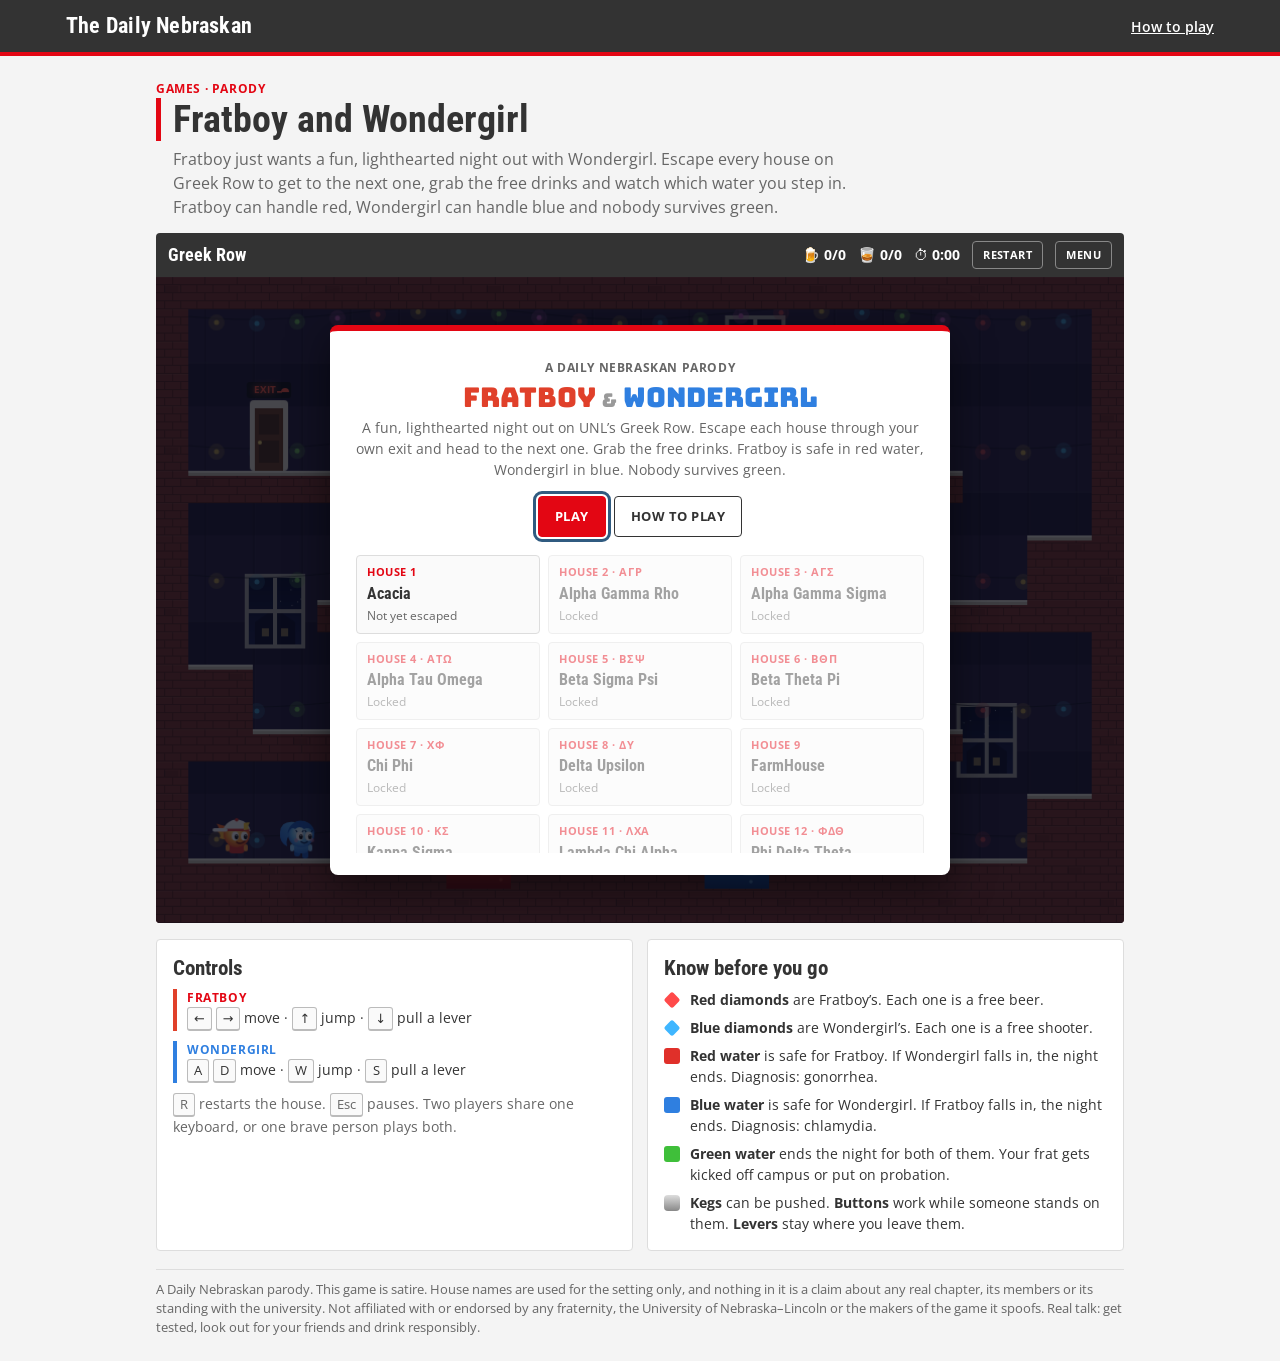
==== Fratboy and Wondergirl/index.html @ 56aeacad "Add Fratboy and Wondergirl: Greek Row escape platformer parody Two-player co-op platformer for The D" ====
<!DOCTYPE html>
<html lang="en">
<head>
    <meta charset="UTF-8">
    <meta name="viewport" content="width=device-width, initial-scale=1.0">
    <title>Fratboy and Wondergirl | The Daily Nebraskan</title>
    <meta name="description" content="A Daily Nebraskan parody game. Guide Fratboy and Wondergirl through UNL's Greek Row, grab free drinks and watch out for the wrong water.">
    <link rel="preconnect" href="https://fonts.googleapis.com">
    <link rel="preconnect" href="https://fonts.gstatic.com" crossorigin>
    <link href="https://fonts.googleapis.com/css2?family=Bungee&family=Open+Sans:wght@400;600;700&family=Roboto+Condensed:wght@700&display=swap" rel="stylesheet">
    <link rel="stylesheet" href="style.css">
</head>
<body>
    <header class="masthead">
        <div class="masthead-inner">
            <a class="brand" href="https://www.dailynebraskan.com/" target="_blank" rel="noopener">The Daily Nebraskan</a>
            <button class="link-btn" id="how-btn" type="button">How to play</button>
        </div>
    </header>

    <main class="app">
        <div class="intro">
            <p class="kicker">Games &middot; Parody</p>
            <h1>Fratboy and Wondergirl</h1>
            <p class="subtitle">Fratboy just wants a fun, lighthearted night out with Wondergirl. Escape every house on Greek Row to get to the next one, grab the free drinks and watch which water you step in. Fratboy can handle red, Wondergirl can handle blue and nobody survives green.</p>
        </div>

        <div class="hud" id="hud">
            <div class="hud-left">
                <span class="hud-house" id="hud-house">Greek Row</span>
                <span class="hud-theme" id="hud-theme"></span>
            </div>
            <div class="hud-right">
                <span class="hud-stat" title="Beers Fratboy has grabbed">&#127866; <b id="hud-beer">0/0</b></span>
                <span class="hud-stat" title="Shooters Wondergirl has grabbed">&#129347; <b id="hud-shot">0/0</b></span>
                <span class="hud-stat" title="Time">&#9201; <b id="hud-time">0:00</b></span>
                <button class="btn btn-small" id="restart-btn" type="button" title="Restart (R)">Restart</button>
                <button class="btn btn-small" id="menu-btn" type="button" title="Pause (Esc)">Menu</button>
            </div>
        </div>

        <div class="stage" id="stage">
            <canvas id="game" width="960" height="640" aria-label="Fratboy and Wondergirl game"></canvas>
            <div class="overlay" id="overlay"></div>
        </div>

        <div class="touch" id="touch" hidden>
            <div class="pad pad-wonder" aria-label="Wondergirl controls">
                <span class="pad-name">Wondergirl</span>
                <button type="button" data-who="wonder" data-key="left" aria-label="Left">&#9664;</button>
                <button type="button" data-who="wonder" data-key="right" aria-label="Right">&#9654;</button>
                <button type="button" data-who="wonder" data-key="action" aria-label="Pull lever">&#8659;</button>
                <button type="button" data-who="wonder" data-key="jump" aria-label="Jump">&#9650;</button>
            </div>
            <div class="pad pad-frat" aria-label="Fratboy controls">
                <span class="pad-name">Fratboy</span>
                <button type="button" data-who="frat" data-key="left" aria-label="Left">&#9664;</button>
                <button type="button" data-who="frat" data-key="right" aria-label="Right">&#9654;</button>
                <button type="button" data-who="frat" data-key="action" aria-label="Pull lever">&#8659;</button>
                <button type="button" data-who="frat" data-key="jump" aria-label="Jump">&#9650;</button>
            </div>
        </div>

        <section class="info">
            <div class="card controls-card">
                <h2>Controls</h2>
                <div class="controls-grid">
                    <div class="ctrl ctrl-frat">
                        <p class="kicker">Fratboy</p>
                        <p><kbd>&larr;</kbd> <kbd>&rarr;</kbd> move &middot; <kbd>&uarr;</kbd> jump &middot; <kbd>&darr;</kbd> pull a lever</p>
                    </div>
                    <div class="ctrl ctrl-wonder">
                        <p class="kicker">Wondergirl</p>
                        <p><kbd>A</kbd> <kbd>D</kbd> move &middot; <kbd>W</kbd> jump &middot; <kbd>S</kbd> pull a lever</p>
                    </div>
                </div>
                <p class="meta"><kbd>R</kbd> restarts the house. <kbd>Esc</kbd> pauses. Two players share one keyboard, or one brave person plays both.</p>
            </div>
            <div class="card hazards-card">
                <h2>Know before you go</h2>
                <ul class="hazards">
                    <li><span class="sw sw-gem-r"></span><b>Red diamonds</b> are Fratboy&rsquo;s. Each one is a free beer.</li>
                    <li><span class="sw sw-gem-b"></span><b>Blue diamonds</b> are Wondergirl&rsquo;s. Each one is a free shooter.</li>
                    <li><span class="sw sw-red"></span><b>Red water</b> is safe for Fratboy. If Wondergirl falls in, the night ends. Diagnosis: gonorrhea.</li>
                    <li><span class="sw sw-blue"></span><b>Blue water</b> is safe for Wondergirl. If Fratboy falls in, the night ends. Diagnosis: chlamydia.</li>
                    <li><span class="sw sw-green"></span><b>Green water</b> ends the night for both of them. Your frat gets kicked off campus or put on probation.</li>
                    <li><span class="sw sw-keg"></span><b>Kegs</b> can be pushed. <b>Buttons</b> work while someone stands on them. <b>Levers</b> stay where you leave them.</li>
                </ul>
            </div>
        </section>

        <footer class="foot">
            <p>A Daily Nebraskan parody. This game is satire. House names are used for the setting only, and nothing in it is a claim about any real chapter, its members or its standing with the university. Not affiliated with or endorsed by any fraternity, the University of Nebraska&ndash;Lincoln or the makers of the game it spoofs. Real talk: get tested, look out for your friends and drink responsibly.</p>
        </footer>
    </main>

    <script src="levels.js"></script>
    <script src="game.js"></script>
</body>
</html>
---- Fratboy and Wondergirl/style.css ----
:root {
    --ink: #333333;
    --muted: #666666;
    --line: #dddddd;
    --card: #ffffff;
    --page: #f4f4f4;
    --dark: #333333;
    --accent: #e30613;
    --accent-dark: #b8050f;
    --accent-bg: #fdeaeb;
    --blue: #305b80;
    --frat: #e0402a;
    --wonder: #2f7fe0;
    --radius: 4px;
}
* { box-sizing: border-box; margin: 0; padding: 0; }
[hidden] { display: none !important; }
body {
    font-family: "Open Sans", system-ui, -apple-system, "Segoe UI", Arial, sans-serif;
    font-size: 14px;
    color: var(--ink);
    background: var(--page);
    line-height: 1.5;
}
h1, h2, h3, .brand, .hud-house {
    font-family: "Roboto Condensed", "Open Sans", Arial, sans-serif; font-weight: 700;
}
button { font: inherit; cursor: pointer; }

.masthead { background: var(--dark); color: #fff; border-bottom: 4px solid var(--accent); }
.masthead-inner { max-width: 1180px; margin: 0 auto; padding: 10px 16px; display: flex; align-items: center; justify-content: space-between; gap: 12px; }
.brand { color: #fff; text-decoration: none; font-size: 1.35rem; letter-spacing: 0.01em; }
.masthead .link-btn { color: #fff; }

.app { max-width: 1000px; margin: 0 auto; padding: 16px; }
.intro { margin: 8px 0 14px; }
h1 { font-size: 2.4rem; line-height: 1.1; border-left: 5px solid var(--accent); padding-left: 12px; }
h2 { font-size: 1.3rem; line-height: 1.2; margin-bottom: 8px; }
.subtitle { color: var(--muted); margin: 6px 0 0 17px; font-size: 1rem; max-width: 680px; }
.kicker { font-size: 0.75rem; font-weight: 700; text-transform: uppercase; letter-spacing: 0.05em; color: var(--accent); }
.meta { font-size: 0.85rem; color: var(--muted); margin-top: 10px; }
.card { background: var(--card); border: 1px solid var(--line); border-radius: var(--radius); padding: 16px; }

.btn {
    display: inline-flex; align-items: center; justify-content: center; gap: 6px;
    padding: 10px 16px; border-radius: var(--radius); border: 1px solid var(--ink);
    background: #fff; color: var(--ink); font-size: 0.8rem; font-weight: 700; text-transform: uppercase; letter-spacing: 0.04em;
}
.btn:hover { background: #f0f0f0; }
.btn-primary { background: var(--accent); border-color: var(--accent); color: #fff; }
.btn-primary:hover { background: var(--accent-dark); border-color: var(--accent-dark); }
.btn-small { padding: 5px 10px; font-size: 0.7rem; }
.link-btn { background: none; border: 0; color: var(--blue); font-weight: 600; text-decoration: underline; padding: 0; }
.btn:focus-visible, .link-btn:focus-visible, .lvl:focus-visible { outline: 3px solid var(--blue); outline-offset: 2px; }

/* HUD */
.hud {
    display: flex; justify-content: space-between; align-items: center; gap: 10px; flex-wrap: wrap;
    background: var(--dark); color: #fff; padding: 8px 12px; border-radius: var(--radius) var(--radius) 0 0;
}
.hud-left { display: flex; align-items: baseline; gap: 10px; min-width: 0; flex-wrap: wrap; }
.hud-house { font-size: 1.15rem; }
.hud-theme { color: #bbb; font-size: 0.85rem; font-style: italic; }
.hud-right { display: flex; align-items: center; gap: 12px; flex-wrap: wrap; }
.hud-stat { font-size: 0.9rem; white-space: nowrap; }
.hud-stat b { font-variant-numeric: tabular-nums; }
.hud .btn-small { background: transparent; color: #fff; border-color: #888; }
.hud .btn-small:hover { background: #4a4a4a; }

/* Stage */
.stage { position: relative; width: 100%; aspect-ratio: 3 / 2; background: #0c1430; border-radius: 0 0 var(--radius) var(--radius); overflow: hidden; touch-action: none; }
#game { display: block; width: 100%; height: 100%; image-rendering: auto; }
.overlay {
    position: absolute; inset: 0; display: flex; align-items: center; justify-content: center;
    background: rgba(8, 10, 24, 0.72); padding: 16px; overflow-y: auto;
}
.overlay:empty { display: none; }
.ov-card {
    background: #fff; border-radius: 8px; padding: 22px 24px; max-width: 620px; width: 100%;
    text-align: center; box-shadow: 0 10px 40px rgba(0,0,0,0.5); border-top: 6px solid var(--accent);
}
.ov-card.ov-red { border-top-color: #e0302a; }
.ov-card.ov-blue { border-top-color: #2f7fe0; }
.ov-card.ov-green { border-top-color: #3fae2a; }
.ov-card h2 { font-size: 1.7rem; margin: 4px 0 6px; }
.ov-card p { color: var(--muted); margin: 6px 0; }
.ov-card .big { font-family: "Bungee", "Roboto Condensed", sans-serif; font-size: 1.6rem; line-height: 1.15; color: var(--ink); margin: 6px 0 4px; }
.ov-card .actions { display: flex; gap: 8px; justify-content: center; flex-wrap: wrap; margin-top: 16px; }
.logo { font-family: "Bungee", "Roboto Condensed", sans-serif; font-weight: 400; font-size: 2.1rem; line-height: 1.05; margin: 4px 0 8px; }
.logo .f { color: var(--frat); }
.logo .w { color: var(--wonder); }
.logo .amp { color: #999; font-size: 0.7em; }
.levels { display: grid; grid-template-columns: repeat(3, 1fr); max-height: 300px; overflow-y: auto; padding: 2px; gap: 8px; margin-top: 16px; text-align: left; }
.lvl {
    border: 1px solid var(--line); border-radius: var(--radius); background: #fafafa; padding: 8px 10px; text-align: left;
    display: flex; flex-direction: column; gap: 1px;
}
.lvl:hover:not(:disabled) { border-color: var(--accent); background: var(--accent-bg); }
.lvl:disabled { opacity: 0.45; cursor: not-allowed; }
.lvl .num { font-size: 0.68rem; font-weight: 700; text-transform: uppercase; letter-spacing: 0.05em; color: var(--accent); }
.lvl .nm { font-family: "Roboto Condensed", sans-serif; font-weight: 700; font-size: 1rem; color: var(--ink); }
.lvl .best { font-size: 0.75rem; color: var(--muted); }
.stats { display: flex; justify-content: center; gap: 18px; margin: 12px 0 4px; flex-wrap: wrap; }
.stats div { display: flex; flex-direction: column; }
.stats .v { font-family: "Roboto Condensed", sans-serif; font-weight: 700; font-size: 1.5rem; color: var(--ink); }
.stats .k { font-size: 0.72rem; text-transform: uppercase; letter-spacing: 0.05em; color: var(--muted); }
.fine { font-size: 0.78rem; }
.how { text-align: left; margin: 10px 0 0; padding-left: 18px; color: var(--ink); }
.how li { margin: 4px 0; }

/* Touch */
.touch { display: flex; justify-content: space-between; gap: 12px; margin-top: 10px; user-select: none; -webkit-user-select: none; }
.pad { display: grid; grid-template-columns: repeat(4, 1fr); gap: 6px; flex: 1; max-width: 300px; }
.pad-name { grid-column: 1 / -1; font-size: 0.72rem; font-weight: 700; text-transform: uppercase; letter-spacing: 0.05em; }
.pad-frat .pad-name { color: var(--frat); text-align: right; }
.pad-wonder .pad-name { color: var(--wonder); }
.pad button { height: 54px; border-radius: 8px; border: 0; color: #fff; font-size: 1.2rem; touch-action: none; }
.pad-frat button { background: var(--frat); }
.pad-wonder button { background: var(--wonder); }
.pad button.on { filter: brightness(0.75); }

/* Info */
.info { display: grid; grid-template-columns: 1fr 1fr; gap: 14px; margin-top: 16px; }
.controls-grid { display: grid; gap: 10px; }
.ctrl { border-left: 4px solid var(--frat); padding-left: 10px; }
.ctrl-wonder { border-left-color: var(--wonder); }
.ctrl-wonder .kicker { color: var(--wonder); }
kbd {
    display: inline-block; min-width: 22px; padding: 1px 6px; border: 1px solid #bbb; border-bottom-width: 2px;
    border-radius: 3px; background: #fafafa; font-family: inherit; font-size: 0.8rem; text-align: center;
}
.hazards { list-style: none; display: grid; gap: 7px; }
.hazards li { position: relative; padding-left: 26px; }
.sw { position: absolute; left: 0; top: 3px; width: 16px; height: 16px; border-radius: 3px; }
.sw-red { background: #e0302a; }
.sw-blue { background: #2f7fe0; }
.sw-green { background: #3fbf3a; }
.sw-gem-r { background: #ff4a4a; transform: rotate(45deg) scale(0.75); }
.sw-gem-b { background: #3fb6ff; transform: rotate(45deg) scale(0.75); }
.sw-keg { background: linear-gradient(#ddd, #888); border-radius: 4px; }
.foot { color: var(--muted); font-size: 0.8rem; margin: 18px 0 8px; border-top: 1px solid var(--line); padding-top: 10px; }

@media (max-width: 760px) {
    .info { grid-template-columns: 1fr; }
    h1 { font-size: 1.9rem; }
    .levels { grid-template-columns: 1fr 1fr; max-height: none; }
    .ov-card { padding: 16px; }
    .ov-card h2 { font-size: 1.35rem; }
    .ov-card .big, .logo { font-size: 1.35rem; }
    .stage { aspect-ratio: auto; height: auto; }
    #game { height: auto; aspect-ratio: 3 / 2; }
    .overlay { position: fixed; z-index: 20; }
}
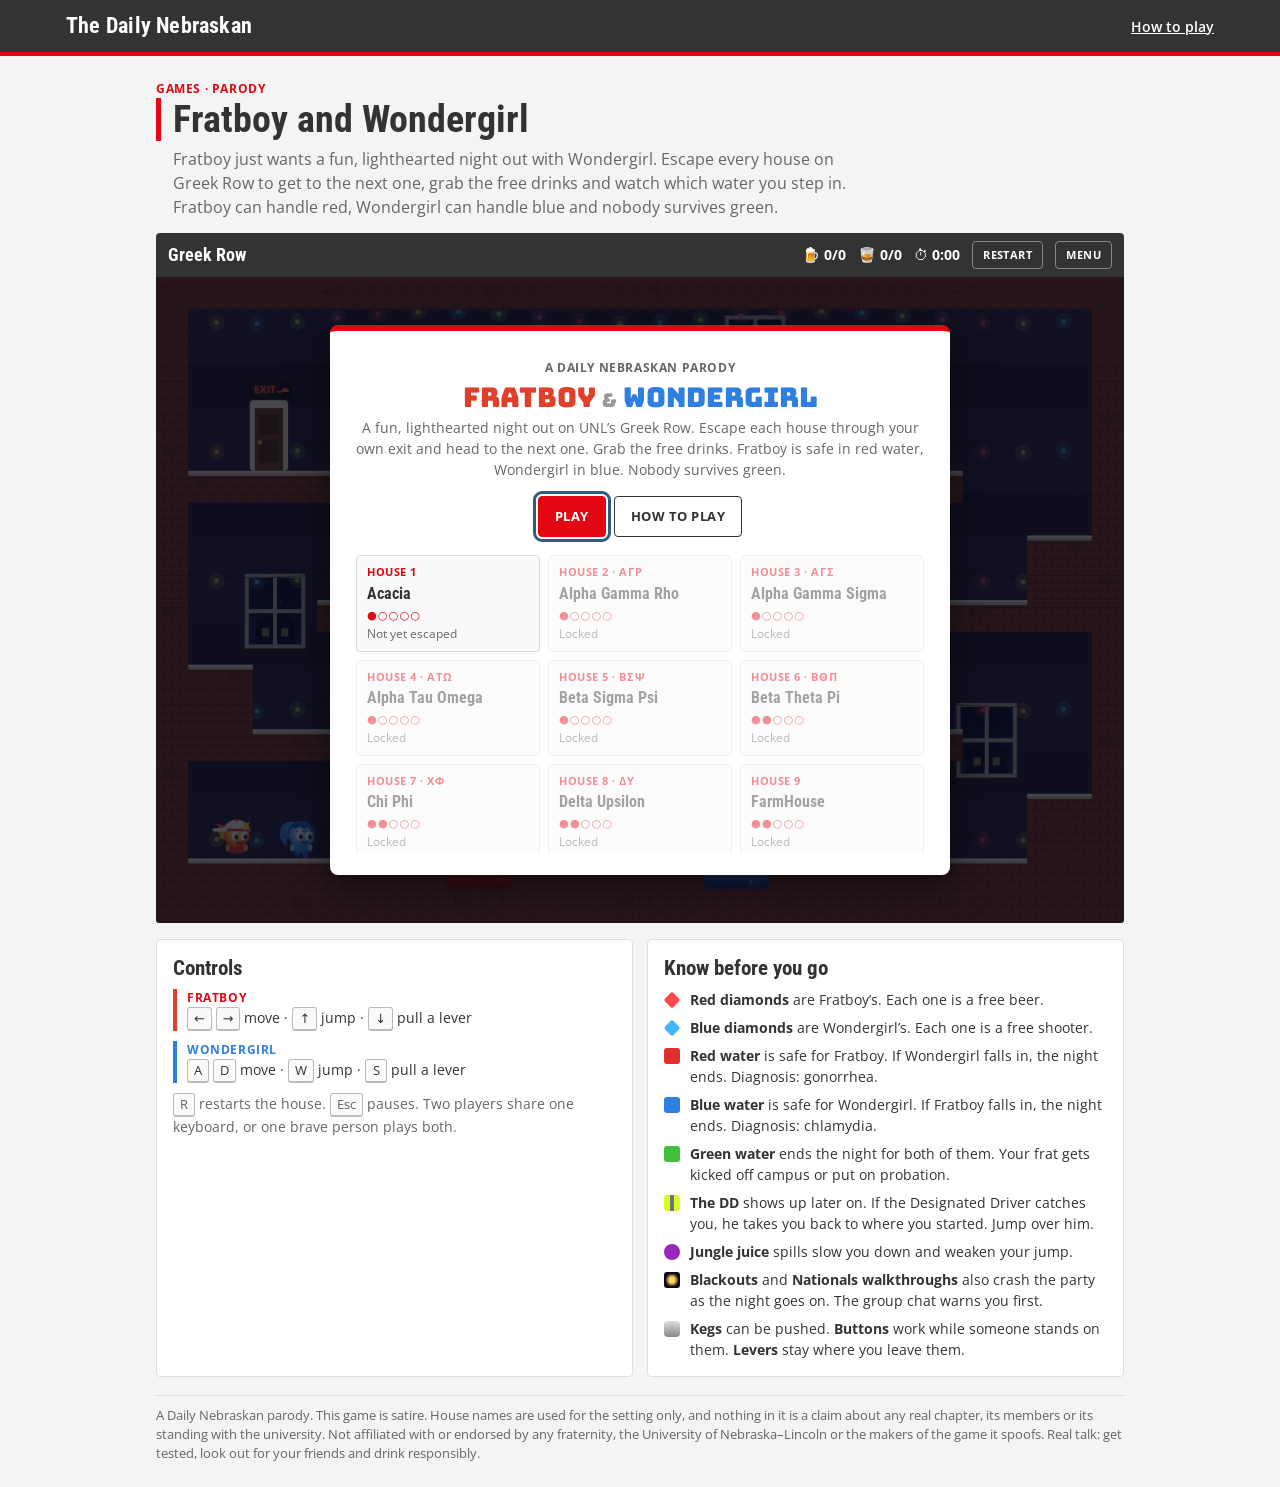
==== commit ed0b6dee: "Fratboy and Wondergirl: difficulty ramp, storyline twists and drunk blur Houses get gradually harder" ====
--- a/Fratboy and Wondergirl/index.html
+++ b/Fratboy and Wondergirl/index.html
@@ -84,6 +84,9 @@
                     <li><span class="sw sw-red"></span><b>Red water</b> is safe for Fratboy. If Wondergirl falls in, the night ends. Diagnosis: gonorrhea.</li>
                     <li><span class="sw sw-blue"></span><b>Blue water</b> is safe for Wondergirl. If Fratboy falls in, the night ends. Diagnosis: chlamydia.</li>
                     <li><span class="sw sw-green"></span><b>Green water</b> ends the night for both of them. Your frat gets kicked off campus or put on probation.</li>
+                    <li><span class="sw sw-dd"></span><b>The DD</b> shows up later on. If the Designated Driver catches you, he takes you back to where you started. Jump over him.</li>
+                    <li><span class="sw sw-juice"></span><b>Jungle juice</b> spills slow you down and weaken your jump.</li>
+                    <li><span class="sw sw-dark"></span><b>Blackouts</b> and <b>Nationals walkthroughs</b> also crash the party as the night goes on. The group chat warns you first.</li>
                     <li><span class="sw sw-keg"></span><b>Kegs</b> can be pushed. <b>Buttons</b> work while someone stands on them. <b>Levers</b> stay where you leave them.</li>
                 </ul>
             </div>
--- a/Fratboy and Wondergirl/style.css
+++ b/Fratboy and Wondergirl/style.css
@@ -99,6 +99,7 @@
 .lvl:disabled { opacity: 0.45; cursor: not-allowed; }
 .lvl .num { font-size: 0.68rem; font-weight: 700; text-transform: uppercase; letter-spacing: 0.05em; color: var(--accent); }
 .lvl .nm { font-family: "Roboto Condensed", sans-serif; font-weight: 700; font-size: 1rem; color: var(--ink); }
+.lvl .diff { font-size: 0.7rem; letter-spacing: 0.1em; color: var(--accent); }
 .lvl .best { font-size: 0.75rem; color: var(--muted); }
 .stats { display: flex; justify-content: center; gap: 18px; margin: 12px 0 4px; flex-wrap: wrap; }
 .stats div { display: flex; flex-direction: column; }
@@ -137,6 +138,9 @@
 .sw-green { background: #3fbf3a; }
 .sw-gem-r { background: #ff4a4a; transform: rotate(45deg) scale(0.75); }
 .sw-gem-b { background: #3fb6ff; transform: rotate(45deg) scale(0.75); }
+.sw-dd { background: linear-gradient(90deg, #d7ff1f 0 35%, #6b7280 35% 65%, #d7ff1f 65%); }
+.sw-juice { background: #9628be; border-radius: 50%; }
+.sw-dark { background: radial-gradient(circle, #ffd35a 0 25%, #0b0b14 60%); }
 .sw-keg { background: linear-gradient(#ddd, #888); border-radius: 4px; }
 .foot { color: var(--muted); font-size: 0.8rem; margin: 18px 0 8px; border-top: 1px solid var(--line); padding-top: 10px; }
 
@@ -151,3 +155,25 @@
     #game { height: auto; aspect-ratio: 3 / 2; }
     .overlay { position: fixed; z-index: 20; }
 }
+
+/* Timer warning */
+.hud-warn { color: #ff6a5a; }
+
+/* Group chat interludes */
+.chat-card { max-width: 440px; }
+.phone { background: #f2f2f7; border-radius: 18px; border: 6px solid #1c1c1e; overflow: hidden; margin: 10px auto 0; text-align: left; }
+.phone-head { background: #fff; border-bottom: 1px solid #ddd; padding: 8px 12px; display: flex; flex-direction: column; align-items: center; }
+.phone-title { font-weight: 700; font-size: 0.9rem; color: var(--ink); }
+.phone-sub { font-size: 0.7rem; color: var(--muted); }
+.msgs { padding: 12px 10px; display: flex; flex-direction: column; gap: 6px; min-height: 180px; }
+.msg { display: flex; flex-direction: column; max-width: 80%; animation: msgIn 0.3s ease-out both; }
+.msg .who { font-size: 0.66rem; color: var(--muted); margin: 0 0 1px 10px; }
+.bubble { padding: 7px 12px; border-radius: 16px; font-size: 0.9rem; line-height: 1.3; }
+.msg-me { align-self: flex-end; align-items: flex-end; }
+.msg-me .who { margin: 0 10px 1px 0; }
+.msg-me .bubble { background: var(--frat); color: #fff; border-bottom-right-radius: 4px; }
+.msg-wg .bubble { background: var(--wonder); color: #fff; border-bottom-left-radius: 4px; }
+.msg-other .bubble { background: #e5e5ea; color: #111; border-bottom-left-radius: 4px; }
+.twist { margin-top: 12px !important; background: #fffbe0; border-left: 4px solid #e0b400; padding: 8px 10px; text-align: left; color: var(--ink) !important; animation: msgIn 0.3s ease-out both; }
+@keyframes msgIn { from { opacity: 0; transform: translateY(8px) scale(0.96); } to { opacity: 1; transform: none; } }
+@media (prefers-reduced-motion: reduce) { .msg, .twist { animation: none; } }
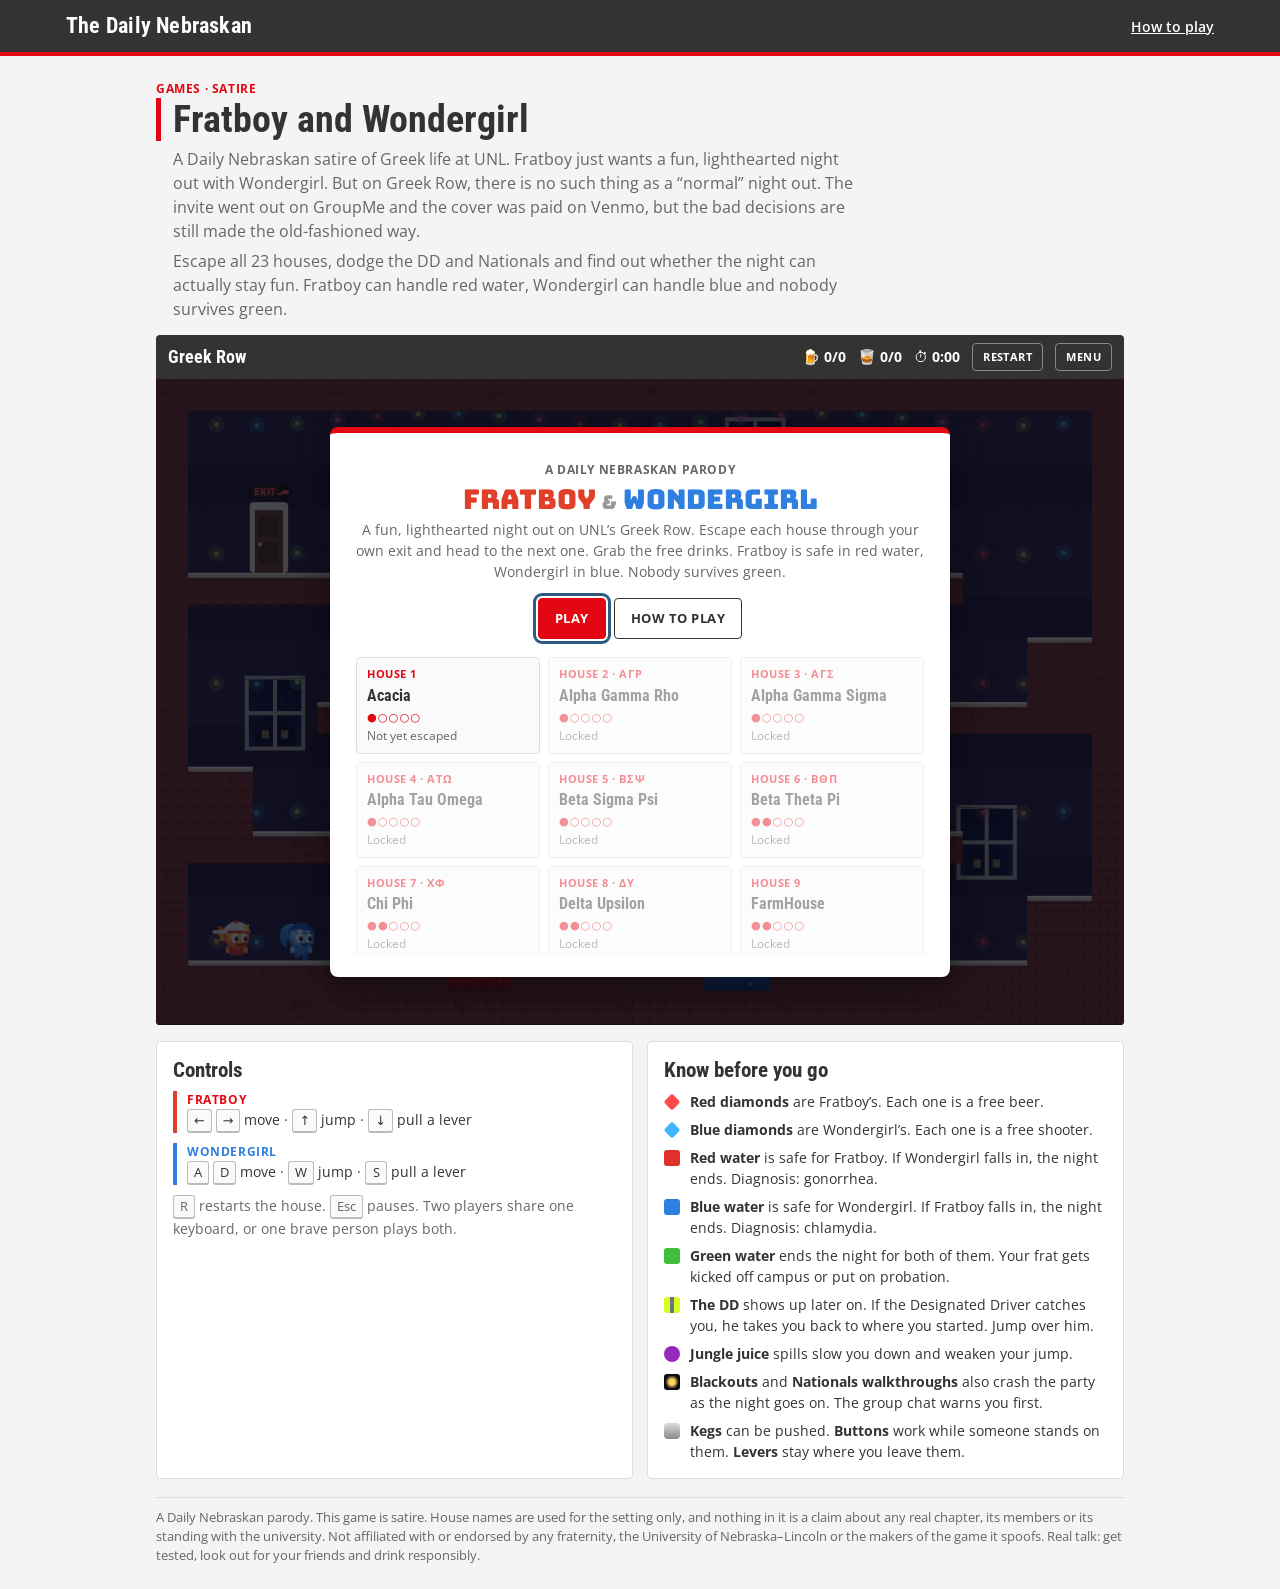
==== commit 838e716c: "Fratboy and Wondergirl: sharpen intro as UNL Greek life satire Co-Authored-By: Claude Opus 5.5 <nore" ====
--- a/Fratboy and Wondergirl/index.html
+++ b/Fratboy and Wondergirl/index.html
@@ -4,7 +4,7 @@
     <meta charset="UTF-8">
     <meta name="viewport" content="width=device-width, initial-scale=1.0">
     <title>Fratboy and Wondergirl | The Daily Nebraskan</title>
-    <meta name="description" content="A Daily Nebraskan parody game. Guide Fratboy and Wondergirl through UNL's Greek Row, grab free drinks and watch out for the wrong water.">
+    <meta name="description" content="A Daily Nebraskan satire of Greek life at UNL. Guide Fratboy and Wondergirl through Greek Row, past free drinks, STI-filled water and the threat of probation.">
     <link rel="preconnect" href="https://fonts.googleapis.com">
     <link rel="preconnect" href="https://fonts.gstatic.com" crossorigin>
     <link href="https://fonts.googleapis.com/css2?family=Bungee&family=Open+Sans:wght@400;600;700&family=Roboto+Condensed:wght@700&display=swap" rel="stylesheet">
@@ -20,9 +20,10 @@
 
     <main class="app">
         <div class="intro">
-            <p class="kicker">Games &middot; Parody</p>
+            <p class="kicker">Games &middot; Satire</p>
             <h1>Fratboy and Wondergirl</h1>
-            <p class="subtitle">Fratboy just wants a fun, lighthearted night out with Wondergirl. Escape every house on Greek Row to get to the next one, grab the free drinks and watch which water you step in. Fratboy can handle red, Wondergirl can handle blue and nobody survives green.</p>
+            <p class="subtitle">A Daily Nebraskan satire of Greek life at UNL. Fratboy just wants a fun, lighthearted night out with Wondergirl. But on Greek Row, there is no such thing as a &ldquo;normal&rdquo; night out. The invite went out on GroupMe and the cover was paid on Venmo, but the bad decisions are still made the old-fashioned way.</p>
+            <p class="subtitle">Escape all 23 houses, dodge the DD and Nationals and find out whether the night can actually stay fun. Fratboy can handle red water, Wondergirl can handle blue and nobody survives green.</p>
         </div>
 
         <div class="hud" id="hud">
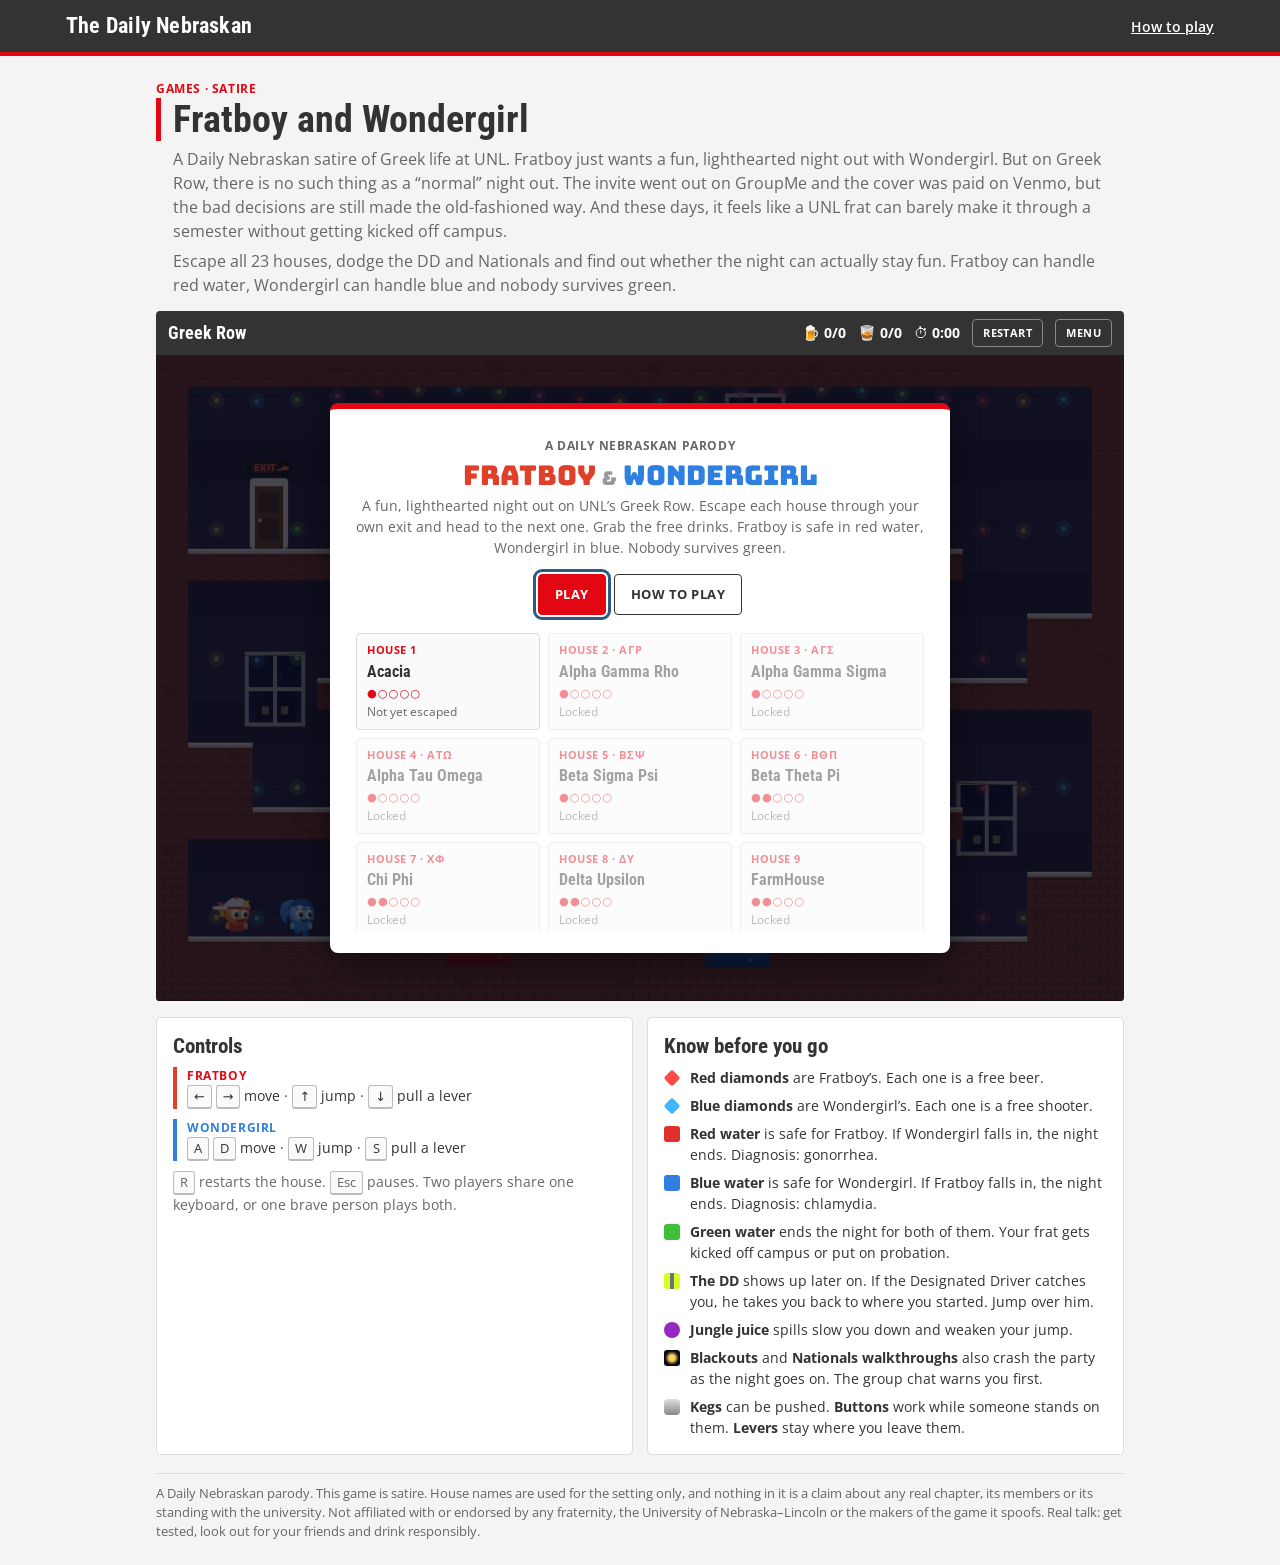
==== commit 1a5beab1: "Fratboy and Wondergirl: widen intro and add campus probation jab Co-Authored-By: Claude Opus 5.5 <no" ====
--- a/Fratboy and Wondergirl/index.html
+++ b/Fratboy and Wondergirl/index.html
@@ -22,7 +22,7 @@
         <div class="intro">
             <p class="kicker">Games &middot; Satire</p>
             <h1>Fratboy and Wondergirl</h1>
-            <p class="subtitle">A Daily Nebraskan satire of Greek life at UNL. Fratboy just wants a fun, lighthearted night out with Wondergirl. But on Greek Row, there is no such thing as a &ldquo;normal&rdquo; night out. The invite went out on GroupMe and the cover was paid on Venmo, but the bad decisions are still made the old-fashioned way.</p>
+            <p class="subtitle">A Daily Nebraskan satire of Greek life at UNL. Fratboy just wants a fun, lighthearted night out with Wondergirl. But on Greek Row, there is no such thing as a &ldquo;normal&rdquo; night out. The invite went out on GroupMe and the cover was paid on Venmo, but the bad decisions are still made the old-fashioned way. And these days, it feels like a UNL frat can barely make it through a semester without getting kicked off campus.</p>
             <p class="subtitle">Escape all 23 houses, dodge the DD and Nationals and find out whether the night can actually stay fun. Fratboy can handle red water, Wondergirl can handle blue and nobody survives green.</p>
         </div>
 
--- a/Fratboy and Wondergirl/style.css
+++ b/Fratboy and Wondergirl/style.css
@@ -36,7 +36,7 @@
 .intro { margin: 8px 0 14px; }
 h1 { font-size: 2.4rem; line-height: 1.1; border-left: 5px solid var(--accent); padding-left: 12px; }
 h2 { font-size: 1.3rem; line-height: 1.2; margin-bottom: 8px; }
-.subtitle { color: var(--muted); margin: 6px 0 0 17px; font-size: 1rem; max-width: 680px; }
+.subtitle { color: var(--muted); margin: 6px 0 0 17px; font-size: 1rem; }
 .kicker { font-size: 0.75rem; font-weight: 700; text-transform: uppercase; letter-spacing: 0.05em; color: var(--accent); }
 .meta { font-size: 0.85rem; color: var(--muted); margin-top: 10px; }
 .card { background: var(--card); border: 1px solid var(--line); border-radius: var(--radius); padding: 16px; }
